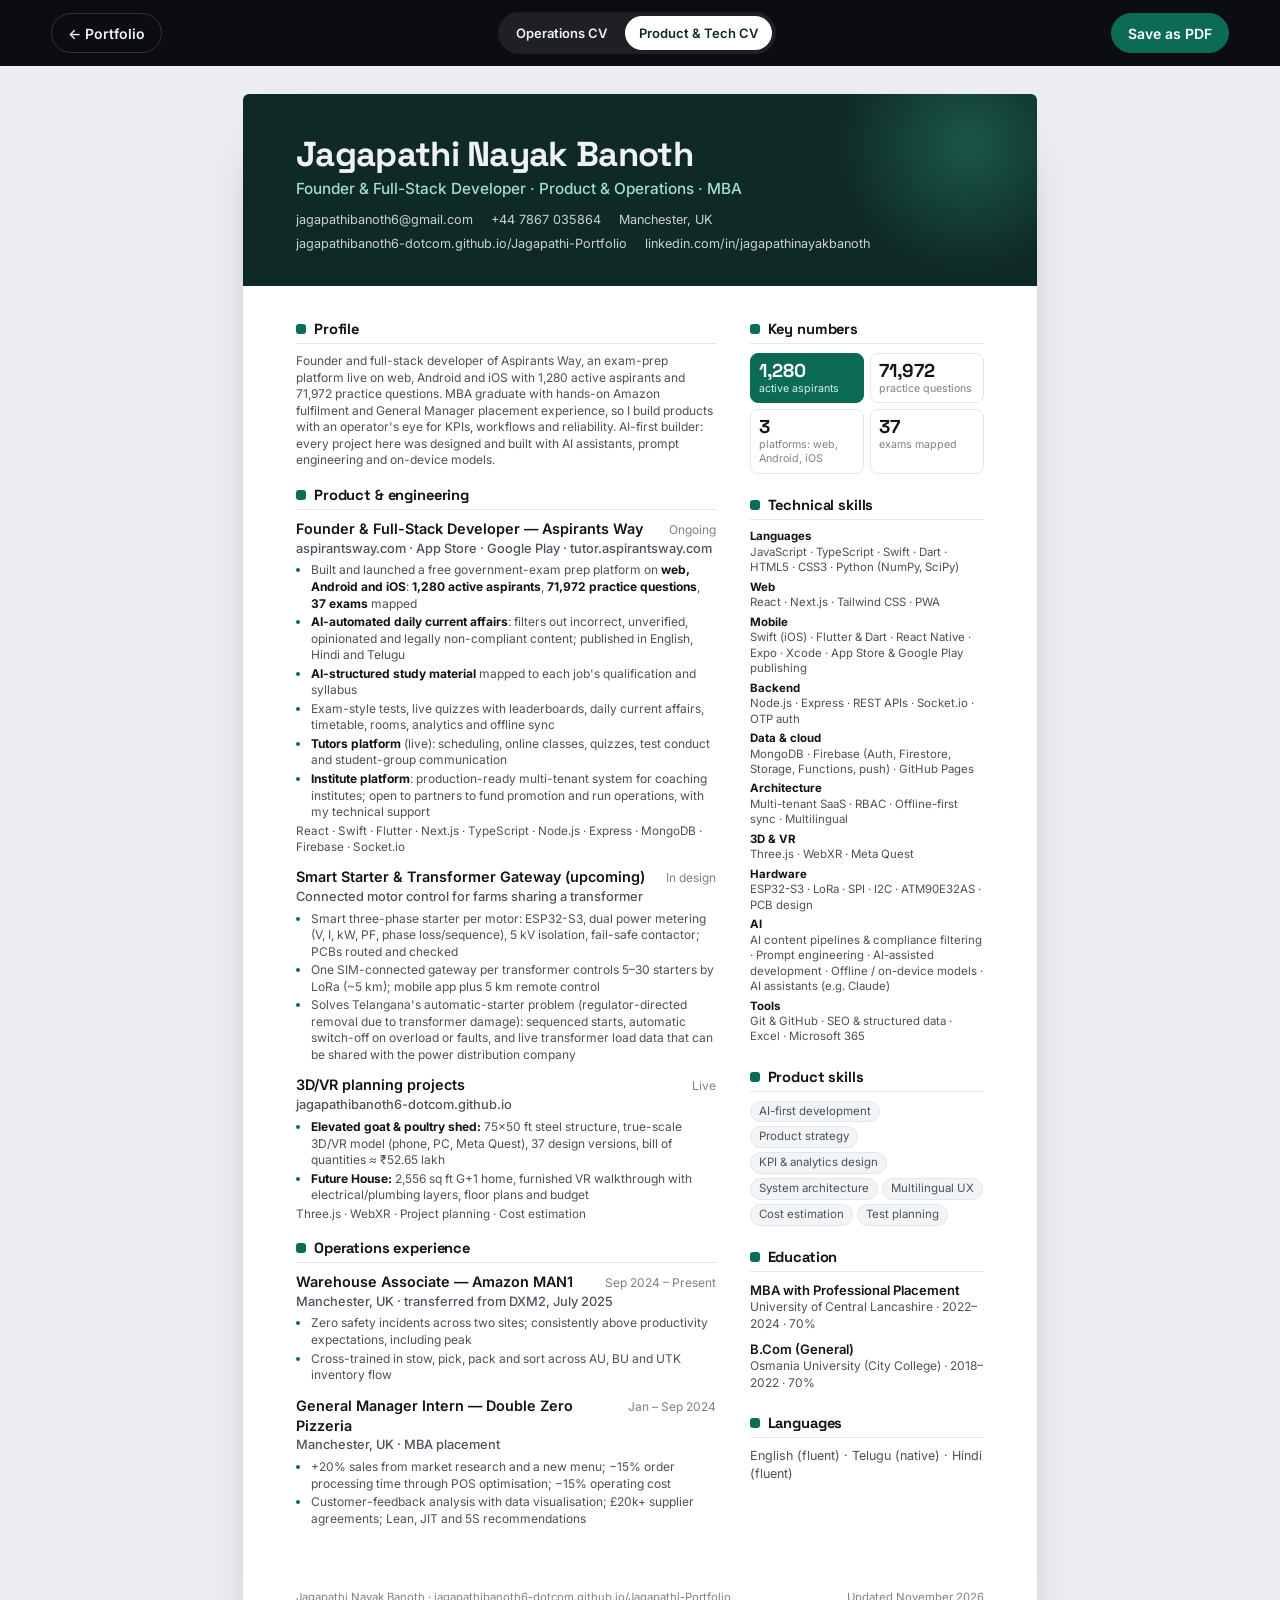
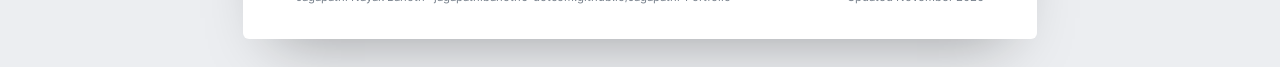
==== resume-tech.html @ 4db38c81 "Smart Starter: add the problem it solves, auto switch-off and DISCOM load data Co-Authored-By: Claud" ====
<!DOCTYPE html>
<html lang="en">
<head>
<meta charset="UTF-8">
<meta name="viewport" content="width=device-width, initial-scale=1.0">
<title>Jagapathi Nayak Banoth — Product &amp; Tech CV</title>
<meta name="description" content="Resume of Jagapathi Nayak Banoth — MBA, operations and people leadership, Amazon fulfilment, Manchester.">
<meta name="author" content="Jagapathi Nayak Banoth">
<link rel="icon" type="image/png" href="favicon.png" sizes="48x48">
<link rel="apple-touch-icon" href="apple-touch-icon.png">
<link rel="preconnect" href="https://fonts.googleapis.com">
<link rel="preconnect" href="https://fonts.gstatic.com" crossorigin>
<link href="https://fonts.googleapis.com/css2?family=Space+Grotesk:wght@600;700&family=Inter:wght@400;500;600&display=swap" rel="stylesheet">
<style>
:root{--ink:#111418;--soft:#4a525c;--dim:#7a838e;--line:#e3e6ea;--acc:#0b6b55;--teal:#0b6b55;--bg:#eceef1}
*{box-sizing:border-box;margin:0;padding:0}
body{background:var(--bg);color:var(--ink);font:9pt/1.38 'Inter',system-ui,sans-serif;-webkit-font-smoothing:antialiased}
a{color:inherit;text-decoration:none}
.bar{position:sticky;top:0;z-index:5;display:flex;justify-content:space-between;align-items:center;gap:12px;padding:12px max(4vw,16px);background:#0b0d10;color:#eef1f5}
.bar a,.bar button{display:inline-flex;align-items:center;gap:8px;min-height:40px;padding:0 16px;border-radius:999px;font:600 14px 'Inter',sans-serif;border:1px solid rgba(255,255,255,.16);background:transparent;color:inherit;cursor:pointer}
.bar button{background:var(--acc);color:#fff;border-color:var(--acc)}
.page{width:210mm;max-width:100%;margin:28px auto;background:#fff;box-shadow:0 30px 60px -30px rgba(0,0,0,.35);border-radius:6px;overflow:hidden}
header{background:#0f2a24;color:#eef1f5;padding:11mm 14mm 9mm;position:relative;overflow:hidden}
header::after{content:"";position:absolute;right:-60px;top:-80px;width:260px;height:260px;border-radius:50%;background:radial-gradient(circle,rgba(46,170,135,.35),transparent 70%)}
h1{font:700 26pt/1.05 'Space Grotesk',sans-serif;letter-spacing:-.02em}
.role{margin-top:6px;font-weight:500;color:#9fe0c9;font-size:11.5pt}
.contact{display:flex;flex-wrap:wrap;gap:6px 18px;margin-top:12px;font-size:9.5pt;color:#c9d0d8}
.contact a:hover{color:#9fe0c9}
.body{display:grid;grid-template-columns:1fr 62mm;gap:9mm;padding:9mm 14mm 12mm}
h2{font:700 11pt 'Space Grotesk',sans-serif;letter-spacing:-.01em;display:flex;align-items:center;gap:8px;margin:0 0 9px;padding-bottom:5px;border-bottom:1px solid var(--line)}
h2::before{content:"";width:10px;height:10px;border-radius:3px;background:var(--acc)}
section{margin-bottom:4.5mm;break-inside:avoid-page}
.summary{color:var(--soft)}
.job{margin-bottom:12px;break-inside:avoid}
.job-head{display:flex;justify-content:space-between;gap:10px;align-items:baseline}
h3{font-size:10.8pt;font-weight:600}
.date{font-size:9pt;color:var(--dim);white-space:nowrap}
.org{color:var(--teal);font-weight:500;font-size:9.6pt;margin:1px 0 5px}
.job p{color:var(--soft);margin-bottom:5px}
ul{padding-left:15px;color:var(--soft)}
li{margin-bottom:2px}
li::marker{color:var(--teal)}
li b{color:var(--ink)}
.proj{margin-bottom:9px;break-inside:avoid}
.proj h3{font-size:10pt}
.proj p{color:var(--soft)}
.stack{font-size:8.8pt;color:var(--dim)}
.side section{margin-bottom:6mm}
.kpis{display:grid;grid-template-columns:1fr 1fr;gap:6px}
.kpi{border:1px solid var(--line);border-radius:8px;padding:7px 8px}
.kpi b{display:block;font:700 14pt/1.1 'Space Grotesk',sans-serif}
.kpi span{font-size:8pt;color:var(--dim);line-height:1.3;display:block}
.kpi.hi{background:var(--acc);border-color:var(--acc);color:#fff}
.kpi.hi span{color:#d6efe7}
.tags{display:flex;flex-wrap:wrap;gap:4px}
.tags span{font-size:8.6pt;padding:2px 8px;border-radius:999px;background:#f2f4f6;border:1px solid var(--line);color:var(--soft)}
.edu{margin-bottom:8px}
.edu h3{font-size:9.8pt}
.edu p{font-size:9pt;color:var(--soft)}
.plain{list-style:none;padding:0}
.plain li{font-size:9.2pt;padding:3px 0;border-bottom:1px dashed var(--line)}
.plain li:last-child{border:0}
footer{padding:0 14mm 9mm;font-size:8.5pt;color:var(--dim);display:flex;justify-content:space-between;flex-wrap:wrap;gap:6px}
@media (max-width:760px){
  .page{margin:0;border-radius:0}
  header{padding:28px 20px}
  .body{grid-template-columns:1fr;padding:24px 20px}
  footer{padding:0 20px 24px}
}
@page{size:A4;margin:0}
@media print{
  body{background:#fff;-webkit-print-color-adjust:exact;print-color-adjust:exact}
  .bar{display:none}
  .page{margin:0;box-shadow:none;border-radius:0;width:auto}
}
.switch{display:inline-flex;gap:4px;background:rgba(255,255,255,.08);padding:4px;border-radius:999px}
.switch a{border:0!important;min-height:34px!important;padding:0 14px!important;font-size:13px!important}
.switch a.on{background:#fff;color:#0f2a24}
@media (max-width:600px){.bar{flex-wrap:wrap}.switch{order:3;width:100%;justify-content:center}}
@media print{.switch{display:none}}
.tk{font-size:8.6pt;color:var(--soft);margin-bottom:4px;line-height:1.35}
.tk b{display:block;color:var(--ink);font-size:8.6pt}
</style>
</head>
<body>
<div class="bar">
  <a href="index.html">← Portfolio</a>
  <nav class="switch" aria-label="Choose CV"><a href="resume.html">Operations CV</a><a class="on" href="resume-tech.html">Product &amp; Tech CV</a></nav>
  <button type="button" id="printBtn">Save as PDF</button>
</div>

<main class="page">
  <header>
    <h1>Jagapathi Nayak Banoth</h1>
    <p class="role">Founder &amp; Full-Stack Developer · Product &amp; Operations · MBA</p>
    <div class="contact">
      <a href="mailto:jagapathibanoth6@gmail.com">jagapathibanoth6@gmail.com</a>
      <a href="tel:+447867035864">+44 7867 035864</a>
      <span>Manchester, UK</span>
      <a href="https://jagapathibanoth6-dotcom.github.io/Jagapathi-Portfolio">jagapathibanoth6-dotcom.github.io/Jagapathi-Portfolio</a>
      <a href="https://www.linkedin.com/in/jagapathinayakbanoth">linkedin.com/in/jagapathinayakbanoth</a>
    </div>
  </header>

  <div class="body">
    <div class="main">
      <section>
        <h2>Profile</h2>
        <p class="summary">Founder and full-stack developer of Aspirants Way, an exam-prep platform live on web, Android and iOS with 1,280 active aspirants and 71,972 practice questions. MBA graduate with hands-on Amazon fulfilment and General Manager placement experience, so I build products with an operator's eye for KPIs, workflows and reliability. AI-first builder: every project here was designed and built with AI assistants, prompt engineering and on-device models.</p>
      </section>

      <section>
        <h2>Product &amp; engineering</h2>
        <div class="job">
          <div class="job-head"><h3>Founder &amp; Full-Stack Developer — Aspirants Way</h3><span class="date">Ongoing</span></div>
          <p class="org">aspirantsway.com · App Store · Google Play · tutor.aspirantsway.com</p>
          <ul>
            <li>Built and launched a free government-exam prep platform on <b>web, Android and iOS</b>: <b>1,280 active aspirants</b>, <b>71,972 practice questions</b>, <b>37 exams</b> mapped</li>
            <li><b>AI-automated daily current affairs</b>: filters out incorrect, unverified, opinionated and legally non-compliant content; published in English, Hindi and Telugu</li>
            <li><b>AI-structured study material</b> mapped to each job's qualification and syllabus</li>
            <li>Exam-style tests, live quizzes with leaderboards, daily current affairs, timetable, rooms, analytics and offline sync</li>
            <li><b>Tutors platform</b> (live): scheduling, online classes, quizzes, test conduct and student-group communication</li>
            <li><b>Institute platform</b>: production-ready multi-tenant system for coaching institutes; open to partners to fund promotion and run operations, with my technical support</li>
          </ul>
          <p class="stack">React · Swift · Flutter · Next.js · TypeScript · Node.js · Express · MongoDB · Firebase · Socket.io</p>
        </div>
        <div class="job">
          <div class="job-head"><h3>Smart Starter &amp; Transformer Gateway (upcoming)</h3><span class="date">In design</span></div>
          <p class="org">Connected motor control for farms sharing a transformer</p>
          <ul>
            <li>Smart three-phase starter per motor: ESP32-S3, dual power metering (V, I, kW, PF, phase loss/sequence), 5 kV isolation, fail-safe contactor; PCBs routed and checked</li>
            <li>One SIM-connected gateway per transformer controls 5–30 starters by LoRa (~5 km); mobile app plus 5 km remote control</li>
            <li>Solves Telangana's automatic-starter problem (regulator-directed removal due to transformer damage): sequenced starts, automatic switch-off on overload or faults, and live transformer load data that can be shared with the power distribution company</li>
          </ul>
        </div>
        <div class="job">
          <div class="job-head"><h3>3D/VR planning projects</h3><span class="date">Live</span></div>
          <p class="org">jagapathibanoth6-dotcom.github.io</p>
          <ul>
            <li><b>Elevated goat &amp; poultry shed:</b> 75×50 ft steel structure, true-scale 3D/VR model (phone, PC, Meta Quest), 37 design versions, bill of quantities ≈ ₹52.65 lakh</li>
            <li><b>Future House:</b> 2,556 sq ft G+1 home, furnished VR walkthrough with electrical/plumbing layers, floor plans and budget</li>
          </ul>
          <p class="stack">Three.js · WebXR · Project planning · Cost estimation</p>
        </div>
      </section>

      <section>
        <h2>Operations experience</h2>
        <div class="job">
          <div class="job-head"><h3>Warehouse Associate — Amazon MAN1</h3><span class="date">Sep 2024 – Present</span></div>
          <p class="org">Manchester, UK · transferred from DXM2, July 2025</p>
          <ul>
            <li>Zero safety incidents across two sites; consistently above productivity expectations, including peak</li>
            <li>Cross-trained in stow, pick, pack and sort across AU, BU and UTK inventory flow</li>
          </ul>
        </div>
        <div class="job">
          <div class="job-head"><h3>General Manager Intern — Double Zero Pizzeria</h3><span class="date">Jan – Sep 2024</span></div>
          <p class="org">Manchester, UK · MBA placement</p>
          <ul>
            <li>+20% sales from market research and a new menu; −15% order processing time through POS optimisation; −15% operating cost</li>
            <li>Customer-feedback analysis with data visualisation; £20k+ supplier agreements; Lean, JIT and 5S recommendations</li>
          </ul>
        </div>
      </section>
    </div>

    <aside class="side">
      <section>
        <h2>Key numbers</h2>
        <div class="kpis">
          <div class="kpi hi"><b>1,280</b><span>active aspirants</span></div>
          <div class="kpi"><b>71,972</b><span>practice questions</span></div>
          <div class="kpi"><b>3</b><span>platforms: web, Android, iOS</span></div>
          <div class="kpi"><b>37</b><span>exams mapped</span></div>
        </div>
      </section>
      <section>
        <h2>Technical skills</h2>
        <p class="tk"><b>Languages</b> JavaScript · TypeScript · Swift · Dart · HTML5 · CSS3 · Python (NumPy, SciPy)</p>
        <p class="tk"><b>Web</b> React · Next.js · Tailwind CSS · PWA</p>
        <p class="tk"><b>Mobile</b> Swift (iOS) · Flutter &amp; Dart · React Native · Expo · Xcode · App Store &amp; Google Play publishing</p>
        <p class="tk"><b>Backend</b> Node.js · Express · REST APIs · Socket.io · OTP auth</p>
        <p class="tk"><b>Data &amp; cloud</b> MongoDB · Firebase (Auth, Firestore, Storage, Functions, push) · GitHub Pages</p>
        <p class="tk"><b>Architecture</b> Multi-tenant SaaS · RBAC · Offline-first sync · Multilingual</p>
        <p class="tk"><b>3D &amp; VR</b> Three.js · WebXR · Meta Quest</p>
        <p class="tk"><b>Hardware</b> ESP32-S3 · LoRa · SPI · I2C · ATM90E32AS · PCB design</p>
        <p class="tk"><b>AI</b> AI content pipelines &amp; compliance filtering · Prompt engineering · AI-assisted development · Offline / on-device models · AI assistants (e.g. Claude)</p>
        <p class="tk"><b>Tools</b> Git &amp; GitHub · SEO &amp; structured data · Excel · Microsoft 365</p>
      </section>
      <section>
        <h2>Product skills</h2>
        <div class="tags"><span>AI-first development</span><span>Product strategy</span><span>KPI &amp; analytics design</span><span>System architecture</span><span>Multilingual UX</span><span>Cost estimation</span><span>Test planning</span></div>
      </section>
      <section>
        <h2>Education</h2>
        <div class="edu"><h3>MBA with Professional Placement</h3><p>University of Central Lancashire · 2022–2024 · 70%</p></div>
        <div class="edu"><h3>B.Com (General)</h3><p>Osmania University (City College) · 2018–2022 · 70%</p></div>
      </section>
      <section>
        <h2>Languages</h2>
        <p style="color:var(--soft);font-size:9.4pt">English (fluent) · Telugu (native) · Hindi (fluent)</p>
      </section>
    </aside>
  </div>
  <footer><span>Jagapathi Nayak Banoth · jagapathibanoth6-dotcom.github.io/Jagapathi-Portfolio</span><span>Updated November 2026</span></footer>
</main>
<script>
{ const b = document.getElementById('printBtn'); b.addEventListener('click', () => { try { window.print(); } catch (e) {} }); }
</script>
</body>
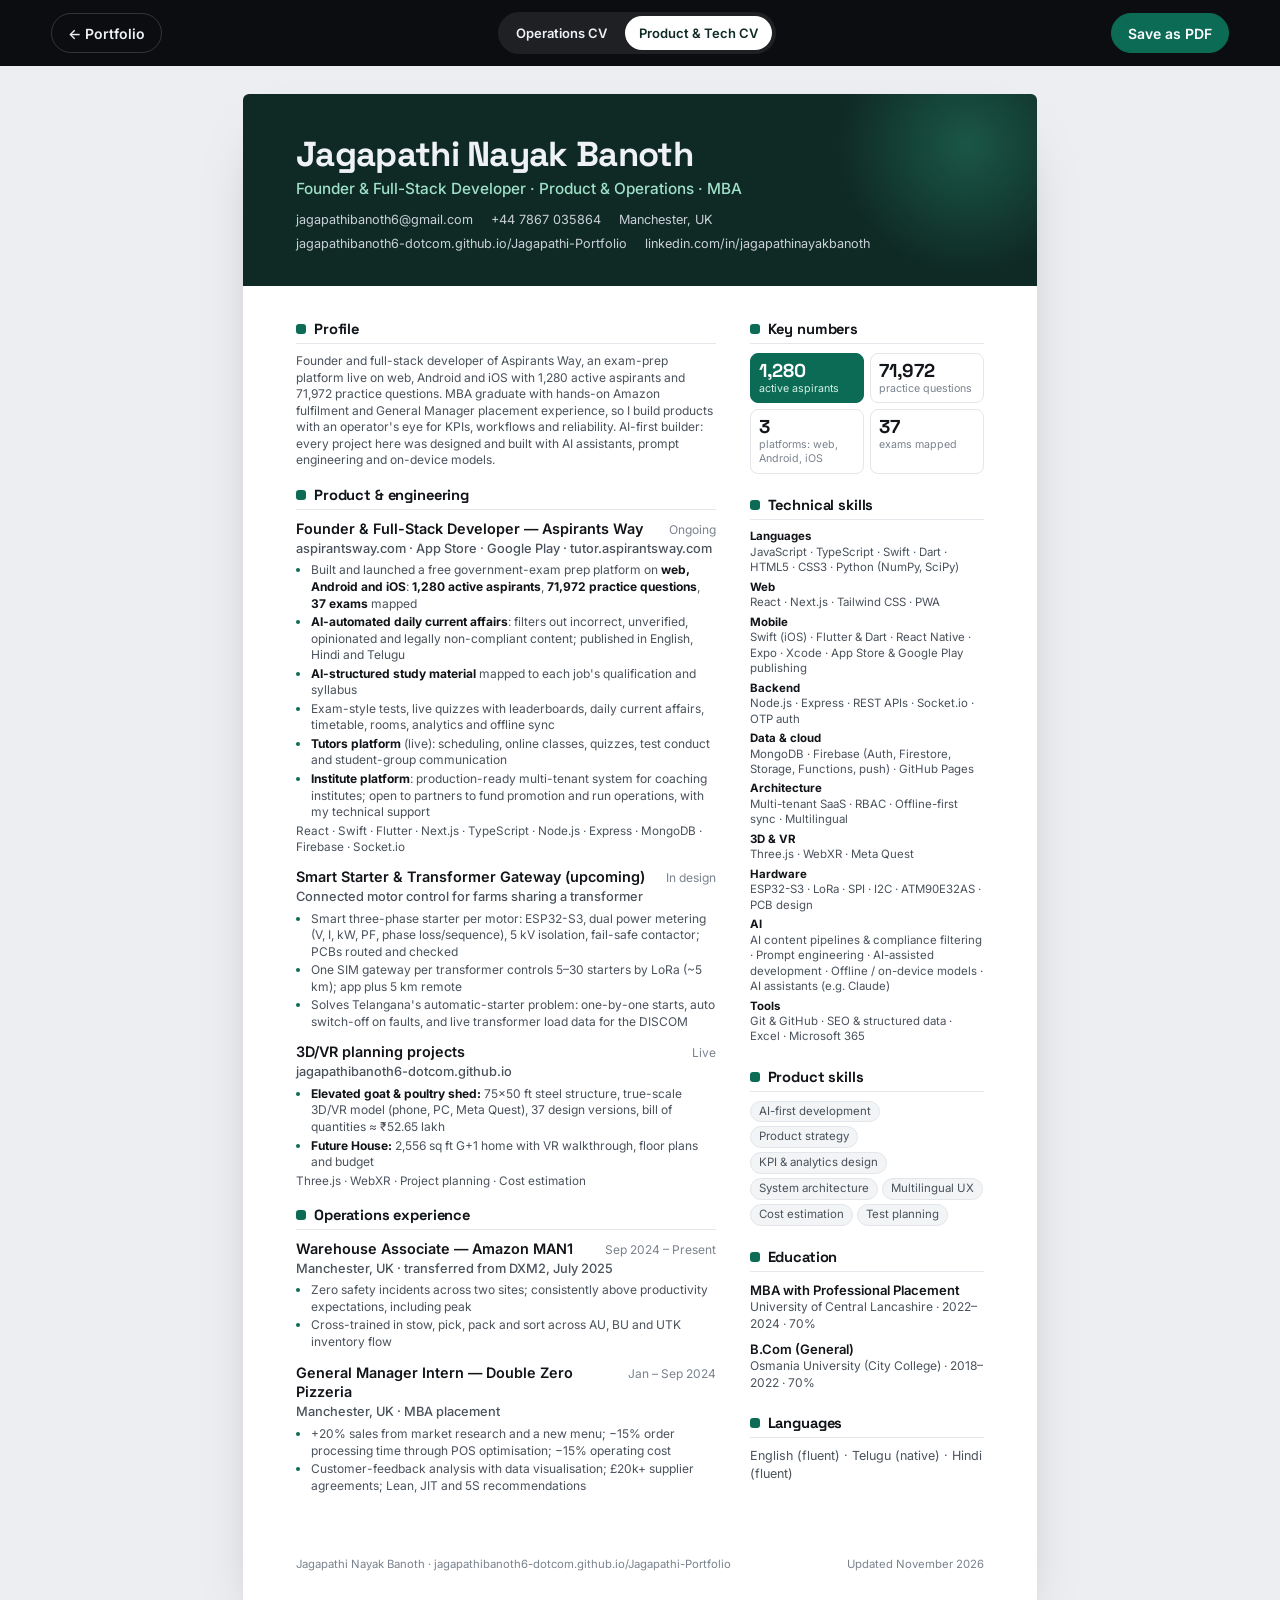
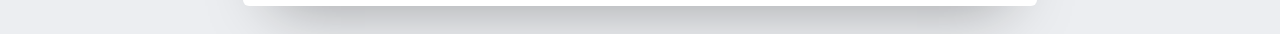
==== commit 65d6b4ac: "Tighten Product & Tech CV to two pages Co-Authored-By: Claude Opus 5.5 <noreply@anthropic.com> Claud" ====
--- a/resume-tech.html
+++ b/resume-tech.html
@@ -129,8 +129,8 @@
           <p class="org">Connected motor control for farms sharing a transformer</p>
           <ul>
             <li>Smart three-phase starter per motor: ESP32-S3, dual power metering (V, I, kW, PF, phase loss/sequence), 5 kV isolation, fail-safe contactor; PCBs routed and checked</li>
-            <li>One SIM-connected gateway per transformer controls 5–30 starters by LoRa (~5 km); mobile app plus 5 km remote control</li>
-            <li>Solves Telangana's automatic-starter problem (regulator-directed removal due to transformer damage): sequenced starts, automatic switch-off on overload or faults, and live transformer load data that can be shared with the power distribution company</li>
+            <li>One SIM gateway per transformer controls 5–30 starters by LoRa (~5 km); app plus 5 km remote</li>
+            <li>Solves Telangana's automatic-starter problem: one-by-one starts, auto switch-off on faults, and live transformer load data for the DISCOM</li>
           </ul>
         </div>
         <div class="job">
@@ -138,7 +138,7 @@
           <p class="org">jagapathibanoth6-dotcom.github.io</p>
           <ul>
             <li><b>Elevated goat &amp; poultry shed:</b> 75×50 ft steel structure, true-scale 3D/VR model (phone, PC, Meta Quest), 37 design versions, bill of quantities ≈ ₹52.65 lakh</li>
-            <li><b>Future House:</b> 2,556 sq ft G+1 home, furnished VR walkthrough with electrical/plumbing layers, floor plans and budget</li>
+            <li><b>Future House:</b> 2,556 sq ft G+1 home with VR walkthrough, floor plans and budget</li>
           </ul>
           <p class="stack">Three.js · WebXR · Project planning · Cost estimation</p>
         </div>
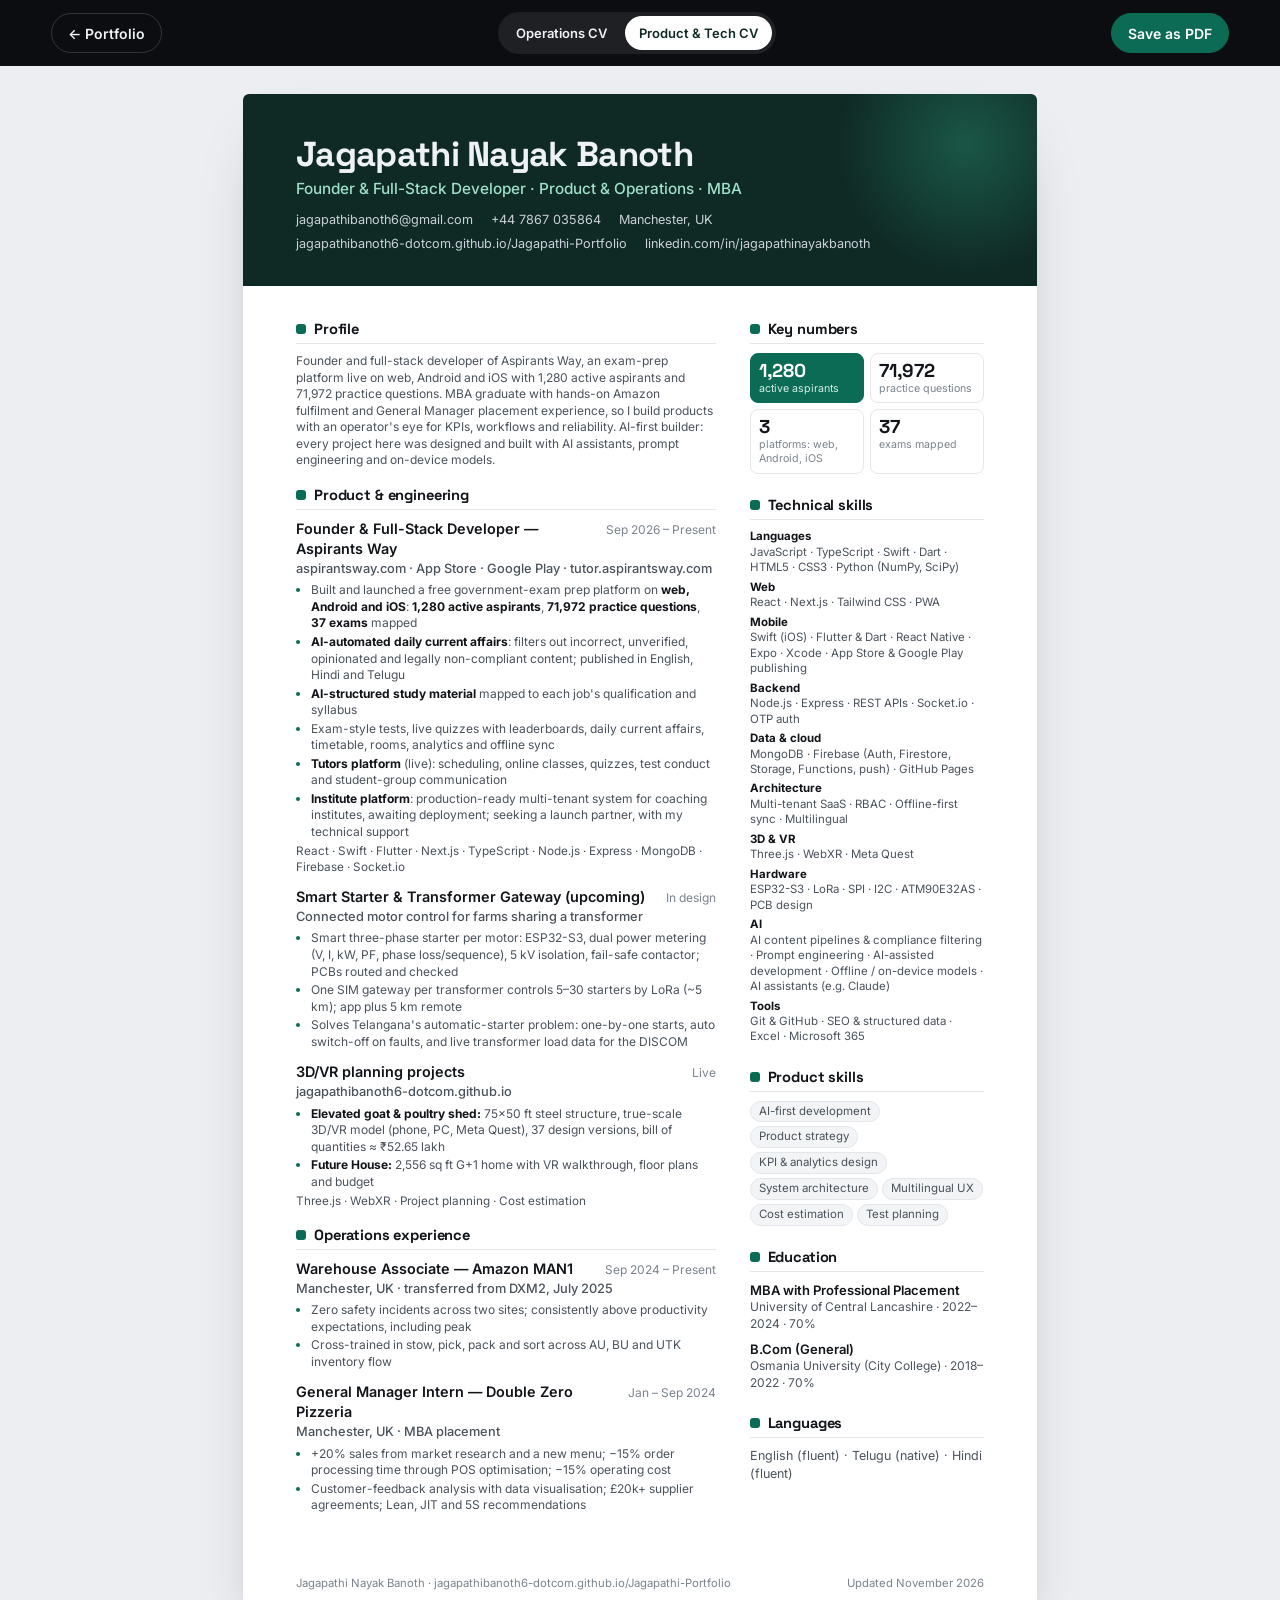
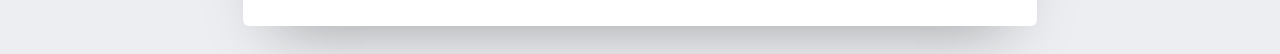
==== commit 8c73f37a: "Aspirants Way start date; Institute platform marked as not yet deployed Co-Authored-By: Claude Opus " ====
--- a/resume-tech.html
+++ b/resume-tech.html
@@ -112,7 +112,7 @@
       <section>
         <h2>Product &amp; engineering</h2>
         <div class="job">
-          <div class="job-head"><h3>Founder &amp; Full-Stack Developer — Aspirants Way</h3><span class="date">Ongoing</span></div>
+          <div class="job-head"><h3>Founder &amp; Full-Stack Developer — Aspirants Way</h3><span class="date">Sep 2026 – Present</span></div>
           <p class="org">aspirantsway.com · App Store · Google Play · tutor.aspirantsway.com</p>
           <ul>
             <li>Built and launched a free government-exam prep platform on <b>web, Android and iOS</b>: <b>1,280 active aspirants</b>, <b>71,972 practice questions</b>, <b>37 exams</b> mapped</li>
@@ -120,7 +120,7 @@
             <li><b>AI-structured study material</b> mapped to each job's qualification and syllabus</li>
             <li>Exam-style tests, live quizzes with leaderboards, daily current affairs, timetable, rooms, analytics and offline sync</li>
             <li><b>Tutors platform</b> (live): scheduling, online classes, quizzes, test conduct and student-group communication</li>
-            <li><b>Institute platform</b>: production-ready multi-tenant system for coaching institutes; open to partners to fund promotion and run operations, with my technical support</li>
+            <li><b>Institute platform</b>: production-ready multi-tenant system for coaching institutes, awaiting deployment; seeking a launch partner, with my technical support</li>
           </ul>
           <p class="stack">React · Swift · Flutter · Next.js · TypeScript · Node.js · Express · MongoDB · Firebase · Socket.io</p>
         </div>
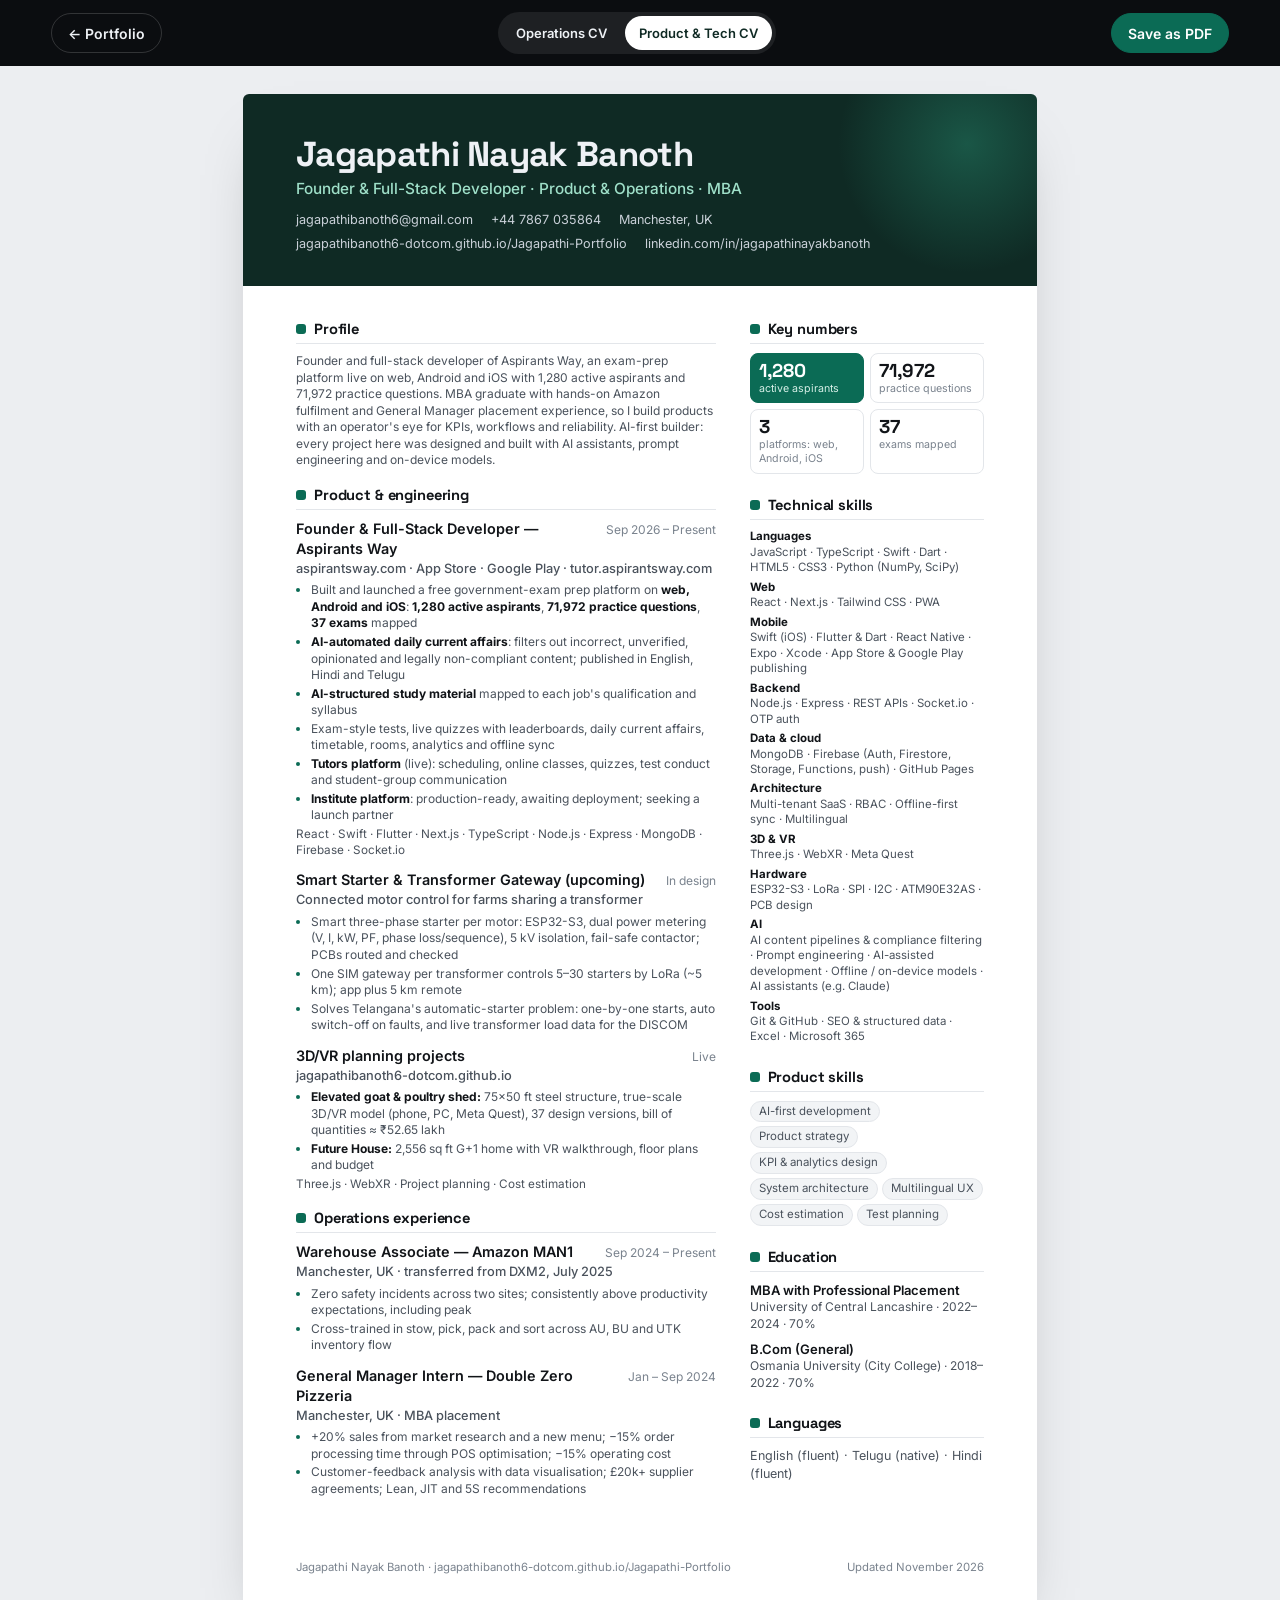
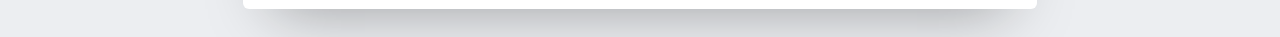
==== commit 9a579e92: "Keep Product & Tech CV on two pages Co-Authored-By: Claude Opus 5.5 <noreply@anthropic.com> Claude-S" ====
--- a/resume-tech.html
+++ b/resume-tech.html
@@ -120,7 +120,7 @@
             <li><b>AI-structured study material</b> mapped to each job's qualification and syllabus</li>
             <li>Exam-style tests, live quizzes with leaderboards, daily current affairs, timetable, rooms, analytics and offline sync</li>
             <li><b>Tutors platform</b> (live): scheduling, online classes, quizzes, test conduct and student-group communication</li>
-            <li><b>Institute platform</b>: production-ready multi-tenant system for coaching institutes, awaiting deployment; seeking a launch partner, with my technical support</li>
+            <li><b>Institute platform</b>: production-ready, awaiting deployment; seeking a launch partner</li>
           </ul>
           <p class="stack">React · Swift · Flutter · Next.js · TypeScript · Node.js · Express · MongoDB · Firebase · Socket.io</p>
         </div>
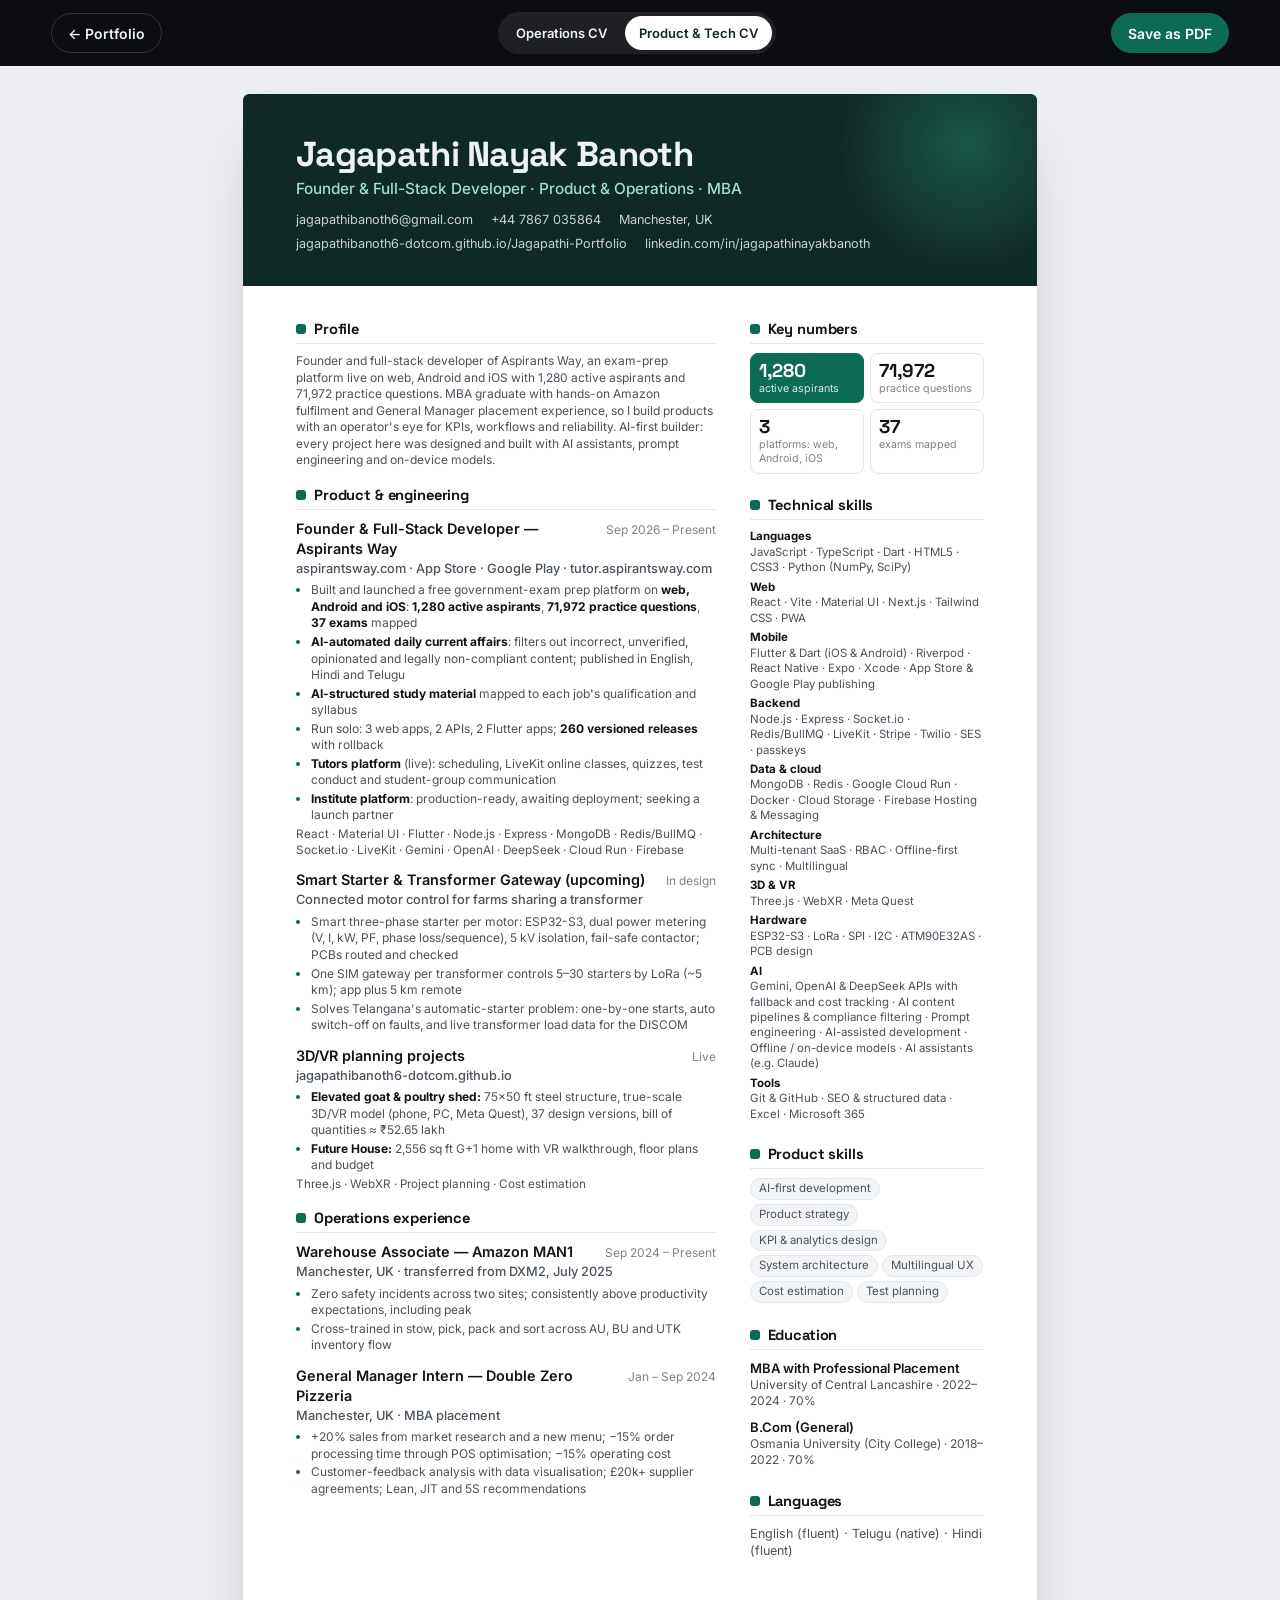
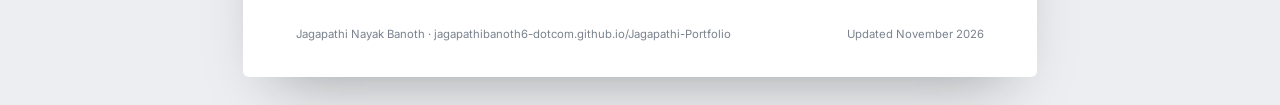
==== commit 8ccc3093: "Real Aspirants Way tech stack: Flutter apps, Cloud Run, Redis, LiveKit, multi-provider AI Co-Authore" ====
--- a/resume-tech.html
+++ b/resume-tech.html
@@ -118,11 +118,11 @@
             <li>Built and launched a free government-exam prep platform on <b>web, Android and iOS</b>: <b>1,280 active aspirants</b>, <b>71,972 practice questions</b>, <b>37 exams</b> mapped</li>
             <li><b>AI-automated daily current affairs</b>: filters out incorrect, unverified, opinionated and legally non-compliant content; published in English, Hindi and Telugu</li>
             <li><b>AI-structured study material</b> mapped to each job's qualification and syllabus</li>
-            <li>Exam-style tests, live quizzes with leaderboards, daily current affairs, timetable, rooms, analytics and offline sync</li>
-            <li><b>Tutors platform</b> (live): scheduling, online classes, quizzes, test conduct and student-group communication</li>
+            <li>Run solo: 3 web apps, 2 APIs, 2 Flutter apps; <b>260 versioned releases</b> with rollback</li>
+            <li><b>Tutors platform</b> (live): scheduling, LiveKit online classes, quizzes, test conduct and student-group communication</li>
             <li><b>Institute platform</b>: production-ready, awaiting deployment; seeking a launch partner</li>
           </ul>
-          <p class="stack">React · Swift · Flutter · Next.js · TypeScript · Node.js · Express · MongoDB · Firebase · Socket.io</p>
+          <p class="stack">React · Material UI · Flutter · Node.js · Express · MongoDB · Redis/BullMQ · Socket.io · LiveKit · Gemini · OpenAI · DeepSeek · Cloud Run · Firebase</p>
         </div>
         <div class="job">
           <div class="job-head"><h3>Smart Starter &amp; Transformer Gateway (upcoming)</h3><span class="date">In design</span></div>
@@ -177,15 +177,15 @@
       </section>
       <section>
         <h2>Technical skills</h2>
-        <p class="tk"><b>Languages</b> JavaScript · TypeScript · Swift · Dart · HTML5 · CSS3 · Python (NumPy, SciPy)</p>
-        <p class="tk"><b>Web</b> React · Next.js · Tailwind CSS · PWA</p>
-        <p class="tk"><b>Mobile</b> Swift (iOS) · Flutter &amp; Dart · React Native · Expo · Xcode · App Store &amp; Google Play publishing</p>
-        <p class="tk"><b>Backend</b> Node.js · Express · REST APIs · Socket.io · OTP auth</p>
-        <p class="tk"><b>Data &amp; cloud</b> MongoDB · Firebase (Auth, Firestore, Storage, Functions, push) · GitHub Pages</p>
+        <p class="tk"><b>Languages</b> JavaScript · TypeScript · Dart · HTML5 · CSS3 · Python (NumPy, SciPy)</p>
+        <p class="tk"><b>Web</b> React · Vite · Material UI · Next.js · Tailwind CSS · PWA</p>
+        <p class="tk"><b>Mobile</b> Flutter &amp; Dart (iOS &amp; Android) · Riverpod · React Native · Expo · Xcode · App Store &amp; Google Play publishing</p>
+        <p class="tk"><b>Backend</b> Node.js · Express · Socket.io · Redis/BullMQ · LiveKit · Stripe · Twilio · SES · passkeys</p>
+        <p class="tk"><b>Data &amp; cloud</b> MongoDB · Redis · Google Cloud Run · Docker · Cloud Storage · Firebase Hosting &amp; Messaging</p>
         <p class="tk"><b>Architecture</b> Multi-tenant SaaS · RBAC · Offline-first sync · Multilingual</p>
         <p class="tk"><b>3D &amp; VR</b> Three.js · WebXR · Meta Quest</p>
         <p class="tk"><b>Hardware</b> ESP32-S3 · LoRa · SPI · I2C · ATM90E32AS · PCB design</p>
-        <p class="tk"><b>AI</b> AI content pipelines &amp; compliance filtering · Prompt engineering · AI-assisted development · Offline / on-device models · AI assistants (e.g. Claude)</p>
+        <p class="tk"><b>AI</b> Gemini, OpenAI &amp; DeepSeek APIs with fallback and cost tracking · AI content pipelines &amp; compliance filtering · Prompt engineering · AI-assisted development · Offline / on-device models · AI assistants (e.g. Claude)</p>
         <p class="tk"><b>Tools</b> Git &amp; GitHub · SEO &amp; structured data · Excel · Microsoft 365</p>
       </section>
       <section>
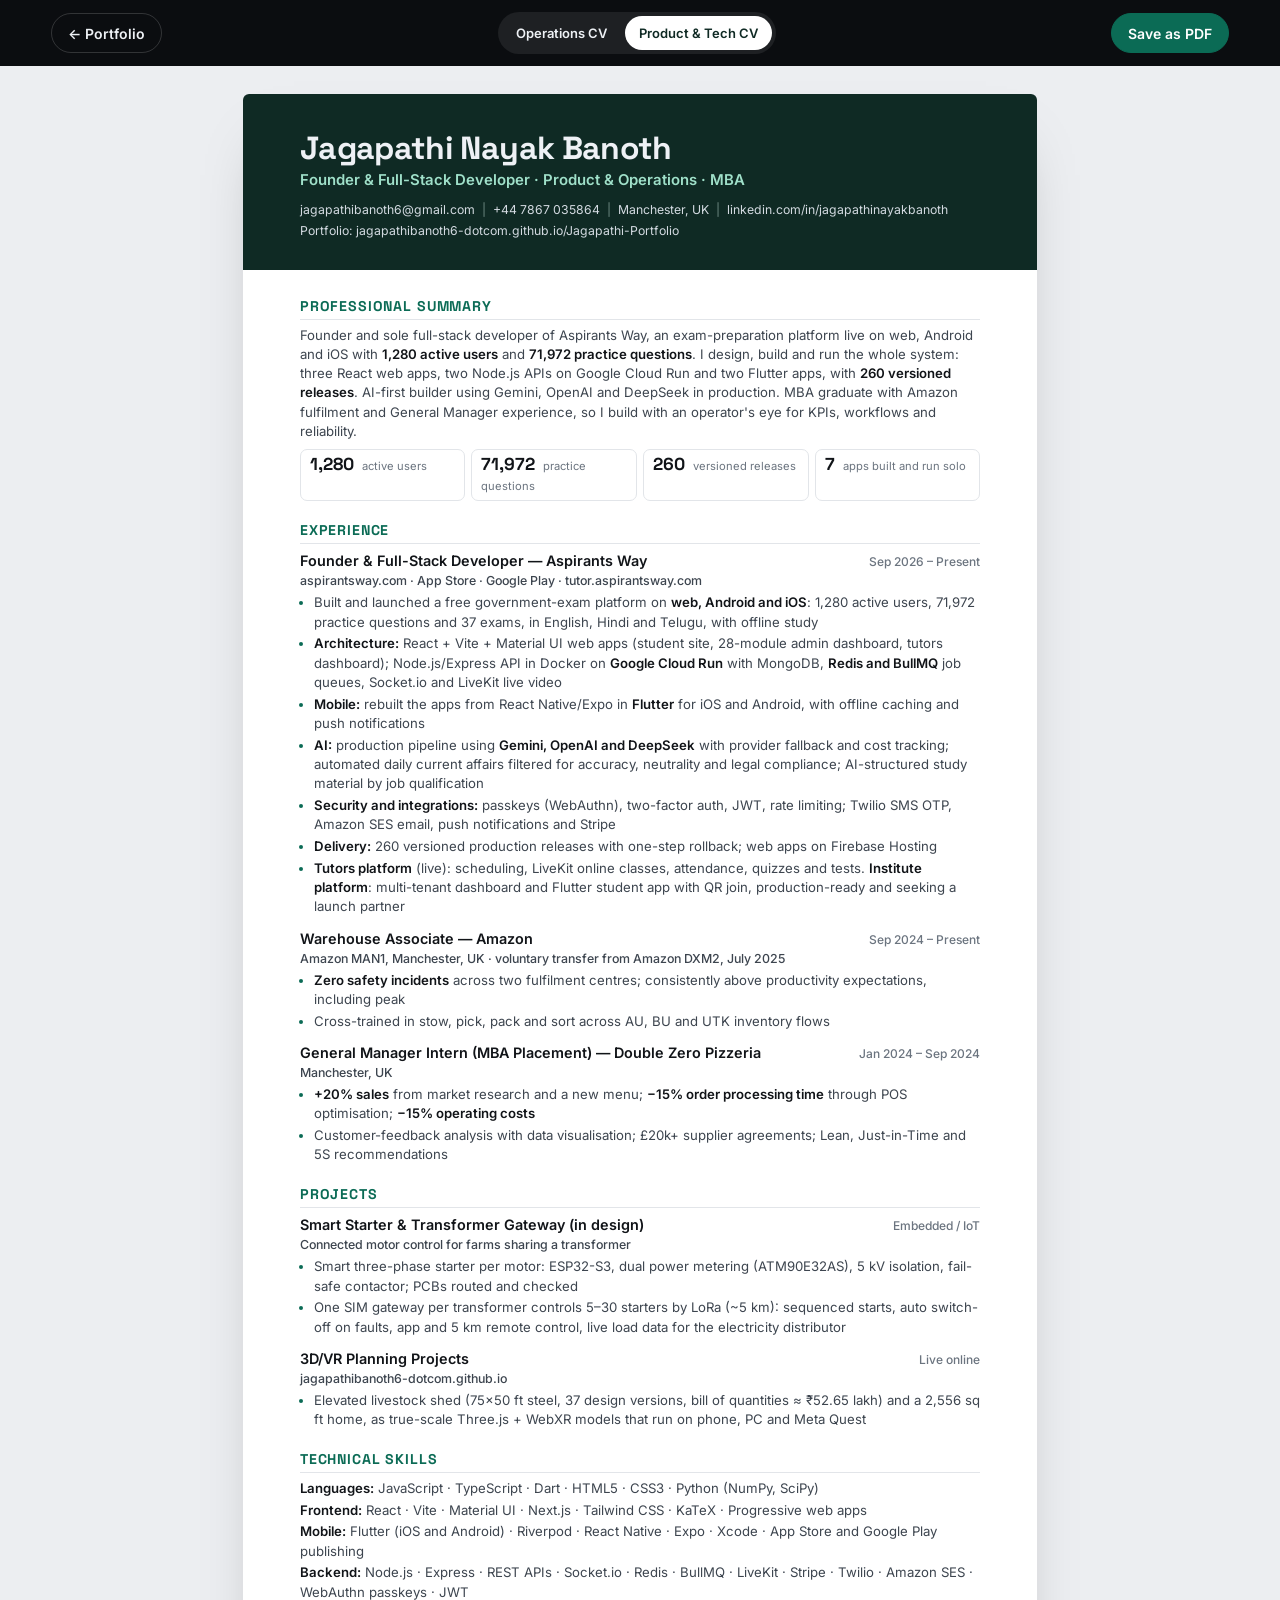
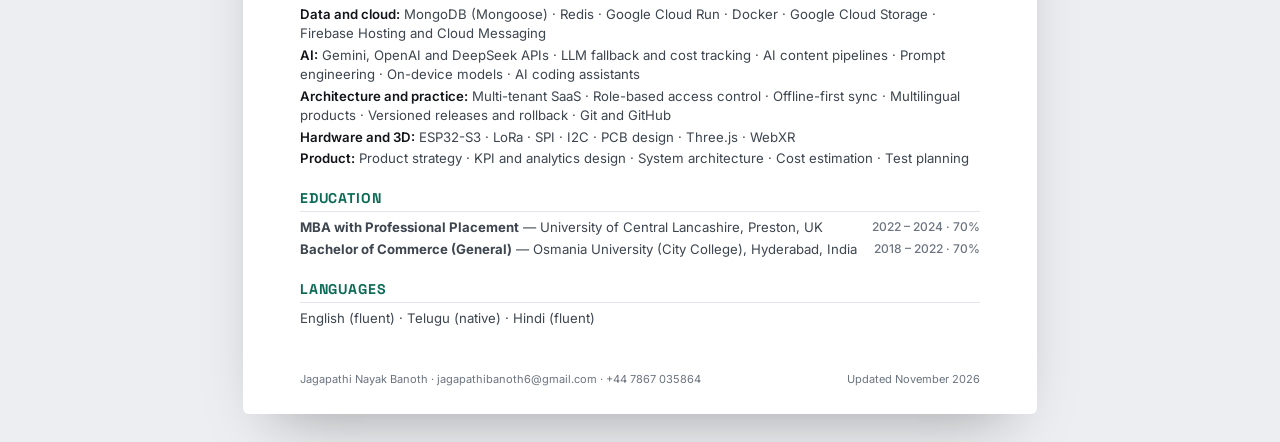
==== commit 99291c94: "CVs rewritten: single-column ATS-safe layout, sharper content, real tech stack Co-Authored-By: Claud" ====
--- a/resume-tech.html
+++ b/resume-tech.html
@@ -3,8 +3,8 @@
 <head>
 <meta charset="UTF-8">
 <meta name="viewport" content="width=device-width, initial-scale=1.0">
-<title>Jagapathi Nayak Banoth — Product &amp; Tech CV</title>
-<meta name="description" content="Resume of Jagapathi Nayak Banoth — MBA, operations and people leadership, Amazon fulfilment, Manchester.">
+<title>Jagapathi Nayak Banoth — Product & Tech CV</title>
+<meta name="description" content="CV of Jagapathi Nayak Banoth — founder and full-stack developer of Aspirants Way; React, Flutter, Node.js, Google Cloud, AI; MBA; Manchester, UK.">
 <meta name="author" content="Jagapathi Nayak Banoth">
 <link rel="icon" type="image/png" href="favicon.png" sizes="48x48">
 <link rel="apple-touch-icon" href="apple-touch-icon.png">
@@ -12,74 +12,64 @@
 <link rel="preconnect" href="https://fonts.gstatic.com" crossorigin>
 <link href="https://fonts.googleapis.com/css2?family=Space+Grotesk:wght@600;700&family=Inter:wght@400;500;600&display=swap" rel="stylesheet">
 <style>
-:root{--ink:#111418;--soft:#4a525c;--dim:#7a838e;--line:#e3e6ea;--acc:#0b6b55;--teal:#0b6b55;--bg:#eceef1}
+:root{--ink:#111418;--soft:#3d454f;--dim:#6b747f;--line:#e2e5e9;--acc:#0b6b55;--bg:#eceef1}
 *{box-sizing:border-box;margin:0;padding:0}
-body{background:var(--bg);color:var(--ink);font:9pt/1.38 'Inter',system-ui,sans-serif;-webkit-font-smoothing:antialiased}
+body{background:var(--bg);color:var(--ink);font:9.9pt/1.46 'Inter',Arial,sans-serif;-webkit-font-smoothing:antialiased}
 a{color:inherit;text-decoration:none}
 .bar{position:sticky;top:0;z-index:5;display:flex;justify-content:space-between;align-items:center;gap:12px;padding:12px max(4vw,16px);background:#0b0d10;color:#eef1f5}
 .bar a,.bar button{display:inline-flex;align-items:center;gap:8px;min-height:40px;padding:0 16px;border-radius:999px;font:600 14px 'Inter',sans-serif;border:1px solid rgba(255,255,255,.16);background:transparent;color:inherit;cursor:pointer}
 .bar button{background:var(--acc);color:#fff;border-color:var(--acc)}
+.switch{display:inline-flex;gap:4px;background:rgba(255,255,255,.08);padding:4px;border-radius:999px}
+.switch a{border:0!important;min-height:34px!important;padding:0 14px!important;font-size:13px!important}
+.switch a.on{background:#fff;color:#0f2a24}
 .page{width:210mm;max-width:100%;margin:28px auto;background:#fff;box-shadow:0 30px 60px -30px rgba(0,0,0,.35);border-radius:6px;overflow:hidden}
-header{background:#0f2a24;color:#eef1f5;padding:11mm 14mm 9mm;position:relative;overflow:hidden}
-header::after{content:"";position:absolute;right:-60px;top:-80px;width:260px;height:260px;border-radius:50%;background:radial-gradient(circle,rgba(46,170,135,.35),transparent 70%)}
-h1{font:700 26pt/1.05 'Space Grotesk',sans-serif;letter-spacing:-.02em}
-.role{margin-top:6px;font-weight:500;color:#9fe0c9;font-size:11.5pt}
-.contact{display:flex;flex-wrap:wrap;gap:6px 18px;margin-top:12px;font-size:9.5pt;color:#c9d0d8}
-.contact a:hover{color:#9fe0c9}
-.body{display:grid;grid-template-columns:1fr 62mm;gap:9mm;padding:9mm 14mm 12mm}
-h2{font:700 11pt 'Space Grotesk',sans-serif;letter-spacing:-.01em;display:flex;align-items:center;gap:8px;margin:0 0 9px;padding-bottom:5px;border-bottom:1px solid var(--line)}
-h2::before{content:"";width:10px;height:10px;border-radius:3px;background:var(--acc)}
-section{margin-bottom:4.5mm;break-inside:avoid-page}
+header{background:#0f2a24;color:#eef1f5;padding:10mm 15mm 8mm}
+h1{font:700 24pt/1.05 'Space Grotesk',Arial,sans-serif;letter-spacing:-.02em}
+.role{margin-top:5px;font-weight:600;color:#9fe0c9;font-size:11.2pt}
+.contact{margin-top:9px;font-size:9.2pt;color:#d3dae1}
+.contact a,.contact span{white-space:nowrap}
+.contact .pf{display:block;margin-top:3px}
+.contact i{font-style:normal;color:#6f8a82;margin:0 7px}
+.body{padding:7mm 15mm 6mm}
+h2{font:700 10.6pt 'Space Grotesk',Arial,sans-serif;text-transform:uppercase;letter-spacing:.06em;color:var(--acc);margin:0 0 6px;padding-bottom:4px;border-bottom:1.2px solid var(--line)}
+section{margin-bottom:5.4mm}
 .summary{color:var(--soft)}
-.job{margin-bottom:12px;break-inside:avoid}
+.kpis{display:grid;grid-template-columns:repeat(4,1fr);gap:6px;margin-top:8px}
+.kpi{border:1px solid var(--line);border-radius:7px;padding:5px 9px}
+.kpi b{font:700 13pt/1.15 'Space Grotesk',Arial,sans-serif;color:var(--ink);margin-right:4px}
+.kpi span{font-size:8.4pt;color:var(--dim)}
+.job{margin-bottom:11px;break-inside:avoid}
 .job-head{display:flex;justify-content:space-between;gap:10px;align-items:baseline}
 h3{font-size:10.8pt;font-weight:600}
-.date{font-size:9pt;color:var(--dim);white-space:nowrap}
-.org{color:var(--teal);font-weight:500;font-size:9.6pt;margin:1px 0 5px}
-.job p{color:var(--soft);margin-bottom:5px}
-ul{padding-left:15px;color:var(--soft)}
-li{margin-bottom:2px}
-li::marker{color:var(--teal)}
-li b{color:var(--ink)}
-.proj{margin-bottom:9px;break-inside:avoid}
-.proj h3{font-size:10pt}
-.proj p{color:var(--soft)}
-.stack{font-size:8.8pt;color:var(--dim)}
-.side section{margin-bottom:6mm}
-.kpis{display:grid;grid-template-columns:1fr 1fr;gap:6px}
-.kpi{border:1px solid var(--line);border-radius:8px;padding:7px 8px}
-.kpi b{display:block;font:700 14pt/1.1 'Space Grotesk',sans-serif}
-.kpi span{font-size:8pt;color:var(--dim);line-height:1.3;display:block}
-.kpi.hi{background:var(--acc);border-color:var(--acc);color:#fff}
-.kpi.hi span{color:#d6efe7}
-.tags{display:flex;flex-wrap:wrap;gap:4px}
-.tags span{font-size:8.6pt;padding:2px 8px;border-radius:999px;background:#f2f4f6;border:1px solid var(--line);color:var(--soft)}
-.edu{margin-bottom:8px}
-.edu h3{font-size:9.8pt}
-.edu p{font-size:9pt;color:var(--soft)}
-.plain{list-style:none;padding:0}
-.plain li{font-size:9.2pt;padding:3px 0;border-bottom:1px dashed var(--line)}
-.plain li:last-child{border:0}
-footer{padding:0 14mm 9mm;font-size:8.5pt;color:var(--dim);display:flex;justify-content:space-between;flex-wrap:wrap;gap:6px}
+.date{font-size:9pt;color:var(--dim);white-space:nowrap;font-weight:500}
+.org{color:var(--acc);font-weight:500;font-size:9.3pt;margin:1px 0 3px}
+.job>p{color:var(--soft);margin-bottom:3px}
+ul{padding-left:14px;color:var(--soft)}
+li{margin-bottom:2.5px}
+li::marker{color:var(--acc)}
+li b,.summary b{color:var(--ink);font-weight:600}
+.stack{font-size:8.7pt;color:var(--dim);margin-top:2px}
+.skills p{color:var(--soft);margin-bottom:2.5px}
+.skills b{color:var(--ink);font-weight:600}
+.edu{display:flex;justify-content:space-between;gap:10px;margin-bottom:3px}
+.edu p{color:var(--soft)}
+.two{display:grid;grid-template-columns:1fr 1fr;gap:0 9mm}
+footer{padding:0 15mm 7mm;font-size:8.3pt;color:var(--dim);display:flex;justify-content:space-between;flex-wrap:wrap;gap:6px}
 @media (max-width:760px){
   .page{margin:0;border-radius:0}
-  header{padding:28px 20px}
-  .body{grid-template-columns:1fr;padding:24px 20px}
-  footer{padding:0 20px 24px}
+  header{padding:26px 20px}.body{padding:22px 20px}footer{padding:0 20px 22px}
+  .kpis{grid-template-columns:1fr 1fr}.two{grid-template-columns:1fr}
+  .contact a,.contact span{white-space:normal}
 }
+@media (max-width:600px){.bar{flex-wrap:wrap}.switch{order:3;width:100%;justify-content:center}}
 @page{size:A4;margin:0}
 @media print{
   body{background:#fff;-webkit-print-color-adjust:exact;print-color-adjust:exact}
-  .bar{display:none}
+  .bar,.switch{display:none}
   .page{margin:0;box-shadow:none;border-radius:0;width:auto}
+  .job,.edu,section>h2{break-inside:avoid}
+  h2{break-after:avoid}
 }
-.switch{display:inline-flex;gap:4px;background:rgba(255,255,255,.08);padding:4px;border-radius:999px}
-.switch a{border:0!important;min-height:34px!important;padding:0 14px!important;font-size:13px!important}
-.switch a.on{background:#fff;color:#0f2a24}
-@media (max-width:600px){.bar{flex-wrap:wrap}.switch{order:3;width:100%;justify-content:center}}
-@media print{.switch{display:none}}
-.tk{font-size:8.6pt;color:var(--soft);margin-bottom:4px;line-height:1.35}
-.tk b{display:block;color:var(--ink);font-size:8.6pt}
 </style>
 </head>
 <body>
@@ -93,119 +83,38 @@
   <header>
     <h1>Jagapathi Nayak Banoth</h1>
     <p class="role">Founder &amp; Full-Stack Developer · Product &amp; Operations · MBA</p>
-    <div class="contact">
-      <a href="mailto:jagapathibanoth6@gmail.com">jagapathibanoth6@gmail.com</a>
-      <a href="tel:+447867035864">+44 7867 035864</a>
-      <span>Manchester, UK</span>
-      <a href="https://jagapathibanoth6-dotcom.github.io/Jagapathi-Portfolio">jagapathibanoth6-dotcom.github.io/Jagapathi-Portfolio</a>
-      <a href="https://www.linkedin.com/in/jagapathinayakbanoth">linkedin.com/in/jagapathinayakbanoth</a>
-    </div>
+    <p class="contact"><a href="mailto:jagapathibanoth6@gmail.com">jagapathibanoth6@gmail.com</a><i>|</i><a href="tel:+447867035864">+44 7867 035864</a><i>|</i><span>Manchester, UK</span><i>|</i><a href="https://www.linkedin.com/in/jagapathinayakbanoth">linkedin.com/in/jagapathinayakbanoth</a><a class="pf" href="https://jagapathibanoth6-dotcom.github.io/Jagapathi-Portfolio/">Portfolio: jagapathibanoth6-dotcom.github.io/Jagapathi-Portfolio</a></p>
   </header>
-
   <div class="body">
-    <div class="main">
-      <section>
-        <h2>Profile</h2>
-        <p class="summary">Founder and full-stack developer of Aspirants Way, an exam-prep platform live on web, Android and iOS with 1,280 active aspirants and 71,972 practice questions. MBA graduate with hands-on Amazon fulfilment and General Manager placement experience, so I build products with an operator's eye for KPIs, workflows and reliability. AI-first builder: every project here was designed and built with AI assistants, prompt engineering and on-device models.</p>
-      </section>
-
-      <section>
-        <h2>Product &amp; engineering</h2>
-        <div class="job">
-          <div class="job-head"><h3>Founder &amp; Full-Stack Developer — Aspirants Way</h3><span class="date">Sep 2026 – Present</span></div>
-          <p class="org">aspirantsway.com · App Store · Google Play · tutor.aspirantsway.com</p>
-          <ul>
-            <li>Built and launched a free government-exam prep platform on <b>web, Android and iOS</b>: <b>1,280 active aspirants</b>, <b>71,972 practice questions</b>, <b>37 exams</b> mapped</li>
-            <li><b>AI-automated daily current affairs</b>: filters out incorrect, unverified, opinionated and legally non-compliant content; published in English, Hindi and Telugu</li>
-            <li><b>AI-structured study material</b> mapped to each job's qualification and syllabus</li>
-            <li>Run solo: 3 web apps, 2 APIs, 2 Flutter apps; <b>260 versioned releases</b> with rollback</li>
-            <li><b>Tutors platform</b> (live): scheduling, LiveKit online classes, quizzes, test conduct and student-group communication</li>
-            <li><b>Institute platform</b>: production-ready, awaiting deployment; seeking a launch partner</li>
-          </ul>
-          <p class="stack">React · Material UI · Flutter · Node.js · Express · MongoDB · Redis/BullMQ · Socket.io · LiveKit · Gemini · OpenAI · DeepSeek · Cloud Run · Firebase</p>
-        </div>
-        <div class="job">
-          <div class="job-head"><h3>Smart Starter &amp; Transformer Gateway (upcoming)</h3><span class="date">In design</span></div>
-          <p class="org">Connected motor control for farms sharing a transformer</p>
-          <ul>
-            <li>Smart three-phase starter per motor: ESP32-S3, dual power metering (V, I, kW, PF, phase loss/sequence), 5 kV isolation, fail-safe contactor; PCBs routed and checked</li>
-            <li>One SIM gateway per transformer controls 5–30 starters by LoRa (~5 km); app plus 5 km remote</li>
-            <li>Solves Telangana's automatic-starter problem: one-by-one starts, auto switch-off on faults, and live transformer load data for the DISCOM</li>
-          </ul>
-        </div>
-        <div class="job">
-          <div class="job-head"><h3>3D/VR planning projects</h3><span class="date">Live</span></div>
-          <p class="org">jagapathibanoth6-dotcom.github.io</p>
-          <ul>
-            <li><b>Elevated goat &amp; poultry shed:</b> 75×50 ft steel structure, true-scale 3D/VR model (phone, PC, Meta Quest), 37 design versions, bill of quantities ≈ ₹52.65 lakh</li>
-            <li><b>Future House:</b> 2,556 sq ft G+1 home with VR walkthrough, floor plans and budget</li>
-          </ul>
-          <p class="stack">Three.js · WebXR · Project planning · Cost estimation</p>
-        </div>
-      </section>
-
-      <section>
-        <h2>Operations experience</h2>
-        <div class="job">
-          <div class="job-head"><h3>Warehouse Associate — Amazon MAN1</h3><span class="date">Sep 2024 – Present</span></div>
-          <p class="org">Manchester, UK · transferred from DXM2, July 2025</p>
-          <ul>
-            <li>Zero safety incidents across two sites; consistently above productivity expectations, including peak</li>
-            <li>Cross-trained in stow, pick, pack and sort across AU, BU and UTK inventory flow</li>
-          </ul>
-        </div>
-        <div class="job">
-          <div class="job-head"><h3>General Manager Intern — Double Zero Pizzeria</h3><span class="date">Jan – Sep 2024</span></div>
-          <p class="org">Manchester, UK · MBA placement</p>
-          <ul>
-            <li>+20% sales from market research and a new menu; −15% order processing time through POS optimisation; −15% operating cost</li>
-            <li>Customer-feedback analysis with data visualisation; £20k+ supplier agreements; Lean, JIT and 5S recommendations</li>
-          </ul>
-        </div>
-      </section>
-    </div>
-
-    <aside class="side">
-      <section>
-        <h2>Key numbers</h2>
-        <div class="kpis">
-          <div class="kpi hi"><b>1,280</b><span>active aspirants</span></div>
-          <div class="kpi"><b>71,972</b><span>practice questions</span></div>
-          <div class="kpi"><b>3</b><span>platforms: web, Android, iOS</span></div>
-          <div class="kpi"><b>37</b><span>exams mapped</span></div>
-        </div>
-      </section>
-      <section>
-        <h2>Technical skills</h2>
-        <p class="tk"><b>Languages</b> JavaScript · TypeScript · Dart · HTML5 · CSS3 · Python (NumPy, SciPy)</p>
-        <p class="tk"><b>Web</b> React · Vite · Material UI · Next.js · Tailwind CSS · PWA</p>
-        <p class="tk"><b>Mobile</b> Flutter &amp; Dart (iOS &amp; Android) · Riverpod · React Native · Expo · Xcode · App Store &amp; Google Play publishing</p>
-        <p class="tk"><b>Backend</b> Node.js · Express · Socket.io · Redis/BullMQ · LiveKit · Stripe · Twilio · SES · passkeys</p>
-        <p class="tk"><b>Data &amp; cloud</b> MongoDB · Redis · Google Cloud Run · Docker · Cloud Storage · Firebase Hosting &amp; Messaging</p>
-        <p class="tk"><b>Architecture</b> Multi-tenant SaaS · RBAC · Offline-first sync · Multilingual</p>
-        <p class="tk"><b>3D &amp; VR</b> Three.js · WebXR · Meta Quest</p>
-        <p class="tk"><b>Hardware</b> ESP32-S3 · LoRa · SPI · I2C · ATM90E32AS · PCB design</p>
-        <p class="tk"><b>AI</b> Gemini, OpenAI &amp; DeepSeek APIs with fallback and cost tracking · AI content pipelines &amp; compliance filtering · Prompt engineering · AI-assisted development · Offline / on-device models · AI assistants (e.g. Claude)</p>
-        <p class="tk"><b>Tools</b> Git &amp; GitHub · SEO &amp; structured data · Excel · Microsoft 365</p>
-      </section>
-      <section>
-        <h2>Product skills</h2>
-        <div class="tags"><span>AI-first development</span><span>Product strategy</span><span>KPI &amp; analytics design</span><span>System architecture</span><span>Multilingual UX</span><span>Cost estimation</span><span>Test planning</span></div>
-      </section>
-      <section>
-        <h2>Education</h2>
-        <div class="edu"><h3>MBA with Professional Placement</h3><p>University of Central Lancashire · 2022–2024 · 70%</p></div>
-        <div class="edu"><h3>B.Com (General)</h3><p>Osmania University (City College) · 2018–2022 · 70%</p></div>
-      </section>
-      <section>
-        <h2>Languages</h2>
-        <p style="color:var(--soft);font-size:9.4pt">English (fluent) · Telugu (native) · Hindi (fluent)</p>
-      </section>
-    </aside>
+    <section>
+      <h2>Professional Summary</h2>
+      <p class="summary">Founder and sole full-stack developer of Aspirants Way, an exam-preparation platform live on web, Android and iOS with <b>1,280 active users</b> and <b>71,972 practice questions</b>. I design, build and run the whole system: three React web apps, two Node.js APIs on Google Cloud Run and two Flutter apps, with <b>260 versioned releases</b>. AI-first builder using Gemini, OpenAI and DeepSeek in production. MBA graduate with Amazon fulfilment and General Manager experience, so I build with an operator's eye for KPIs, workflows and reliability.</p><div class="kpis"><div class="kpi"><b>1,280</b> <span>active users</span></div><div class="kpi"><b>71,972</b> <span>practice questions</span></div><div class="kpi"><b>260</b> <span>versioned releases</span></div><div class="kpi"><b>7</b> <span>apps built and run solo</span></div></div>
+    </section>
+    <section>
+      <h2>Experience</h2>
+      <div class="job"><div class="job-head"><h3>Founder &amp; Full-Stack Developer — Aspirants Way</h3><span class="date">Sep 2026 – Present</span></div><p class="org">aspirantsway.com · App Store · Google Play · tutor.aspirantsway.com</p><ul><li>Built and launched a free government-exam platform on <b>web, Android and iOS</b>: 1,280 active users, 71,972 practice questions and 37 exams, in English, Hindi and Telugu, with offline study</li><li><b>Architecture:</b> React + Vite + Material UI web apps (student site, 28-module admin dashboard, tutors dashboard); Node.js/Express API in Docker on <b>Google Cloud Run</b> with MongoDB, <b>Redis and BullMQ</b> job queues, Socket.io and LiveKit live video</li><li><b>Mobile:</b> rebuilt the apps from React Native/Expo in <b>Flutter</b> for iOS and Android, with offline caching and push notifications</li><li><b>AI:</b> production pipeline using <b>Gemini, OpenAI and DeepSeek</b> with provider fallback and cost tracking; automated daily current affairs filtered for accuracy, neutrality and legal compliance; AI-structured study material by job qualification</li><li><b>Security and integrations:</b> passkeys (WebAuthn), two-factor auth, JWT, rate limiting; Twilio SMS OTP, Amazon SES email, push notifications and Stripe</li><li><b>Delivery:</b> 260 versioned production releases with one-step rollback; web apps on Firebase Hosting</li><li><b>Tutors platform</b> (live): scheduling, LiveKit online classes, attendance, quizzes and tests. <b>Institute platform</b>: multi-tenant dashboard and Flutter student app with QR join, production-ready and seeking a launch partner</li></ul></div><div class="job"><div class="job-head"><h3>Warehouse Associate — Amazon</h3><span class="date">Sep 2024 – Present</span></div><p class="org">Amazon MAN1, Manchester, UK · voluntary transfer from Amazon DXM2, July 2025</p><ul><li><b>Zero safety incidents</b> across two fulfilment centres; consistently above productivity expectations, including peak</li><li>Cross-trained in stow, pick, pack and sort across AU, BU and UTK inventory flows</li></ul></div><div class="job"><div class="job-head"><h3>General Manager Intern (MBA Placement) — Double Zero Pizzeria</h3><span class="date">Jan 2024 – Sep 2024</span></div><p class="org">Manchester, UK</p><ul><li><b>+20% sales</b> from market research and a new menu; <b>−15% order processing time</b> through POS optimisation; <b>−15% operating costs</b></li><li>Customer-feedback analysis with data visualisation; £20k+ supplier agreements; Lean, Just-in-Time and 5S recommendations</li></ul></div>
+    </section>
+    <section>
+      <h2>Projects</h2>
+      <div class="job"><div class="job-head"><h3>Smart Starter &amp; Transformer Gateway (in design)</h3><span class="date">Embedded / IoT</span></div><p class="org">Connected motor control for farms sharing a transformer</p><ul><li>Smart three-phase starter per motor: ESP32-S3, dual power metering (ATM90E32AS), 5 kV isolation, fail-safe contactor; PCBs routed and checked</li><li>One SIM gateway per transformer controls 5–30 starters by LoRa (~5 km): sequenced starts, auto switch-off on faults, app and 5 km remote control, live load data for the electricity distributor</li></ul></div><div class="job"><div class="job-head"><h3>3D/VR Planning Projects</h3><span class="date">Live online</span></div><p class="org">jagapathibanoth6-dotcom.github.io</p><ul><li>Elevated livestock shed (75×50 ft steel, 37 design versions, bill of quantities ≈ ₹52.65 lakh) and a 2,556 sq ft home, as true-scale Three.js + WebXR models that run on phone, PC and Meta Quest</li></ul></div>
+    </section>
+    <section>
+      <h2>Technical Skills</h2>
+      <div class="skills"><p><b>Languages:</b> JavaScript · TypeScript · Dart · HTML5 · CSS3 · Python (NumPy, SciPy)</p><p><b>Frontend:</b> React · Vite · Material UI · Next.js · Tailwind CSS · KaTeX · Progressive web apps</p><p><b>Mobile:</b> Flutter (iOS and Android) · Riverpod · React Native · Expo · Xcode · App Store and Google Play publishing</p><p><b>Backend:</b> Node.js · Express · REST APIs · Socket.io · Redis · BullMQ · LiveKit · Stripe · Twilio · Amazon SES · WebAuthn passkeys · JWT</p><p><b>Data and cloud:</b> MongoDB (Mongoose) · Redis · Google Cloud Run · Docker · Google Cloud Storage · Firebase Hosting and Cloud Messaging</p><p><b>AI:</b> Gemini, OpenAI and DeepSeek APIs · LLM fallback and cost tracking · AI content pipelines · Prompt engineering · On-device models · AI coding assistants</p><p><b>Architecture and practice:</b> Multi-tenant SaaS · Role-based access control · Offline-first sync · Multilingual products · Versioned releases and rollback · Git and GitHub</p><p><b>Hardware and 3D:</b> ESP32-S3 · LoRa · SPI · I2C · PCB design · Three.js · WebXR</p><p><b>Product:</b> Product strategy · KPI and analytics design · System architecture · Cost estimation · Test planning</p></div>
+    </section>
+    <section>
+      <h2>Education</h2>
+      <div class="edu"><p><b>MBA with Professional Placement</b> — University of Central Lancashire, Preston, UK</p><span class="date">2022 – 2024 · 70%</span></div><div class="edu"><p><b>Bachelor of Commerce (General)</b> — Osmania University (City College), Hyderabad, India</p><span class="date">2018 – 2022 · 70%</span></div>
+    </section>
+    <section>
+      <h2>Languages</h2>
+      <p class="summary">English (fluent) · Telugu (native) · Hindi (fluent)</p>
+    </section>
   </div>
-  <footer><span>Jagapathi Nayak Banoth · jagapathibanoth6-dotcom.github.io/Jagapathi-Portfolio</span><span>Updated November 2026</span></footer>
+  <footer><span>Jagapathi Nayak Banoth · jagapathibanoth6@gmail.com · +44 7867 035864</span><span>Updated November 2026</span></footer>
 </main>
 <script>
 { const b = document.getElementById('printBtn'); b.addEventListener('click', () => { try { window.print(); } catch (e) {} }); }
 </script>
 </body>
+</html>
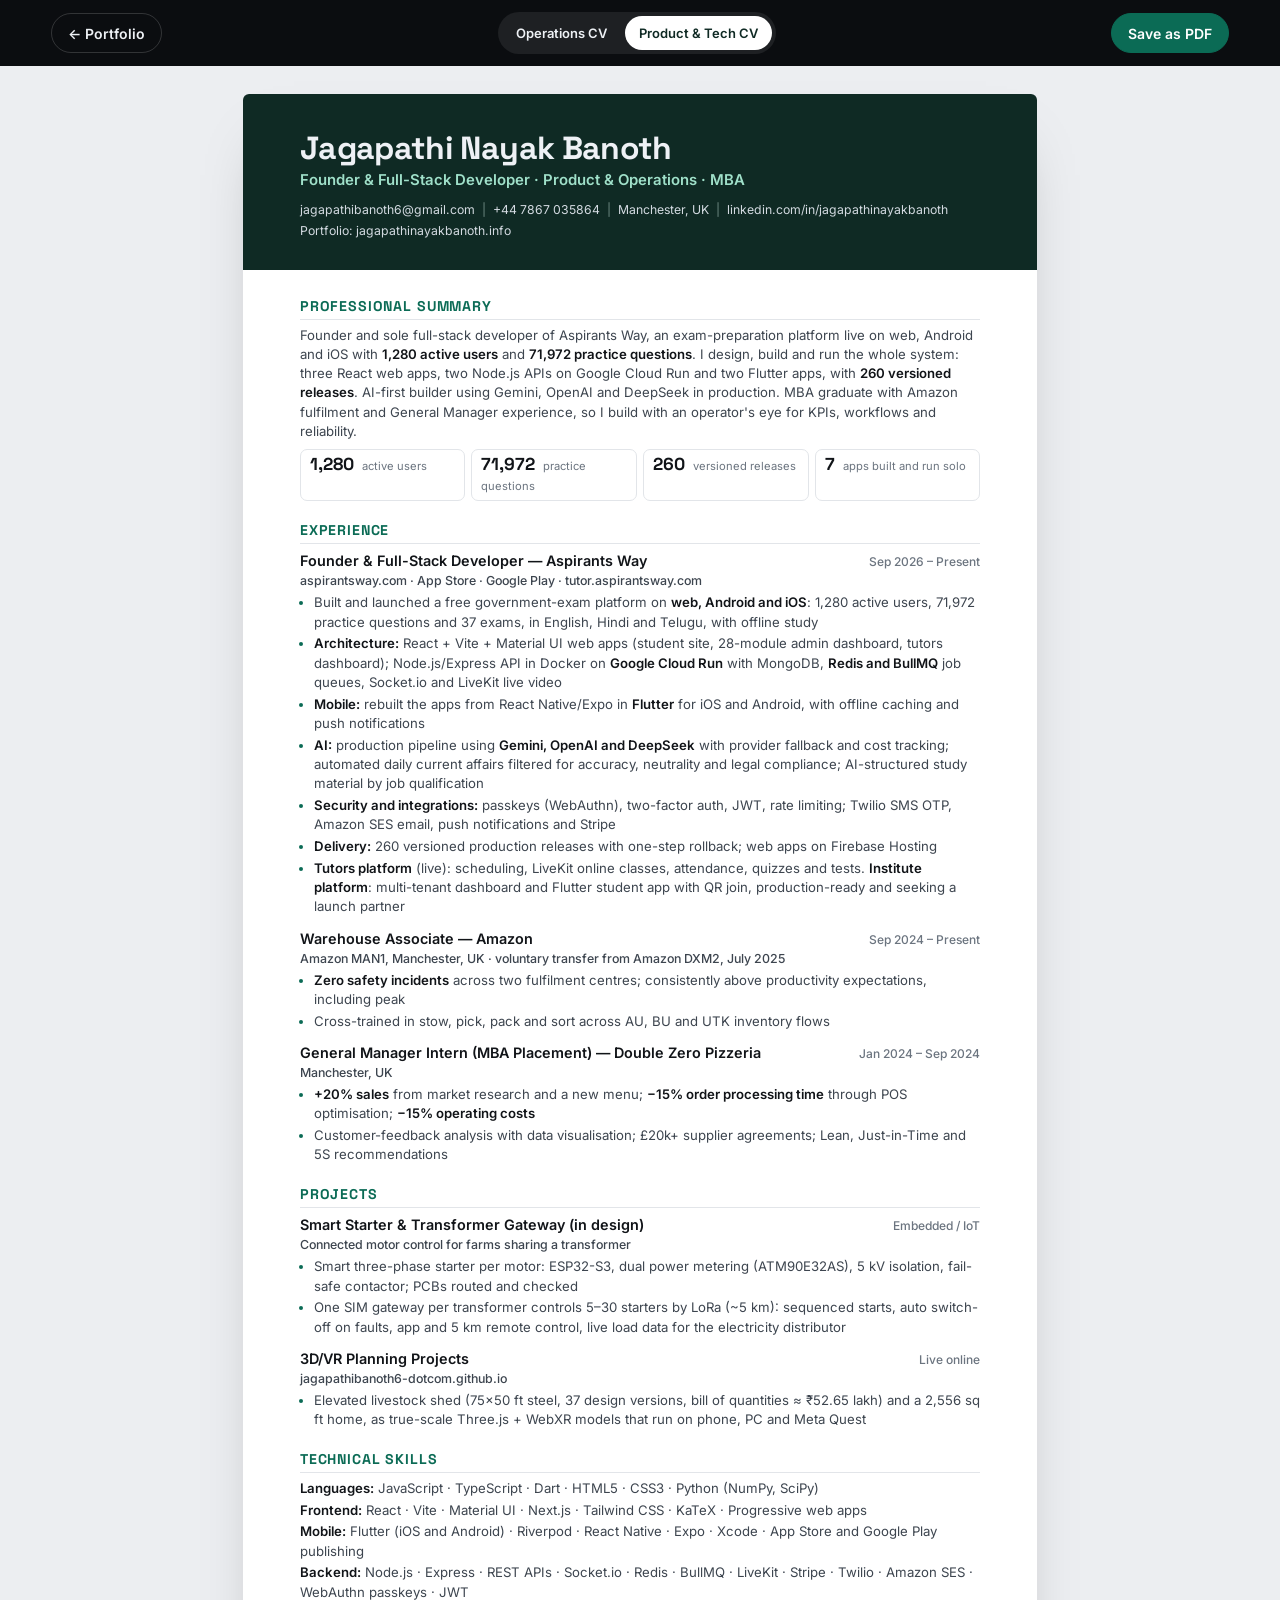
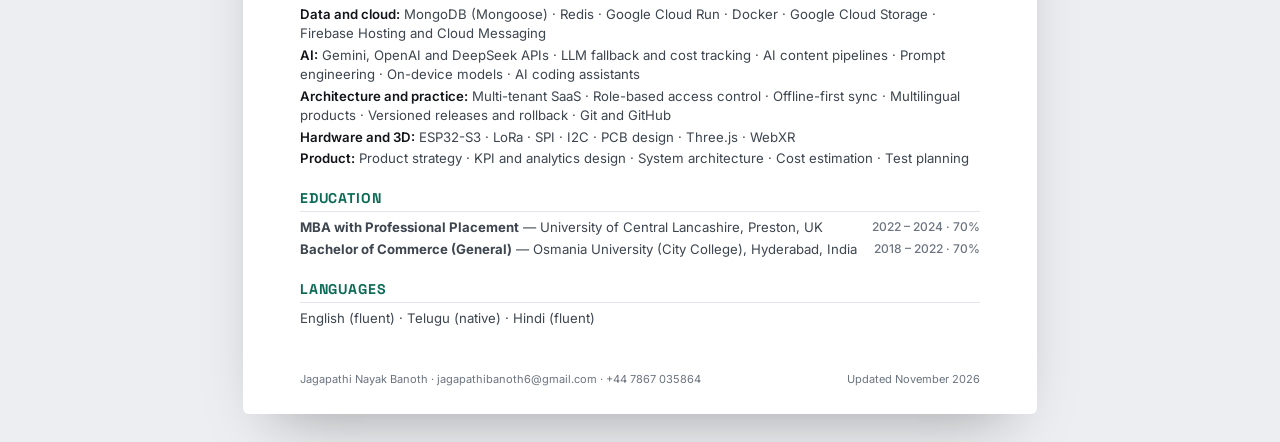
==== commit c71ad9ec: "Custom domain: jagapathinayakbanoth.info Co-Authored-By: Claude Opus 5.5 <noreply@anthropic.com> Cla" ====
--- a/resume-tech.html
+++ b/resume-tech.html
@@ -83,7 +83,7 @@
   <header>
     <h1>Jagapathi Nayak Banoth</h1>
     <p class="role">Founder &amp; Full-Stack Developer · Product &amp; Operations · MBA</p>
-    <p class="contact"><a href="mailto:jagapathibanoth6@gmail.com">jagapathibanoth6@gmail.com</a><i>|</i><a href="tel:+447867035864">+44 7867 035864</a><i>|</i><span>Manchester, UK</span><i>|</i><a href="https://www.linkedin.com/in/jagapathinayakbanoth">linkedin.com/in/jagapathinayakbanoth</a><a class="pf" href="https://jagapathibanoth6-dotcom.github.io/Jagapathi-Portfolio/">Portfolio: jagapathibanoth6-dotcom.github.io/Jagapathi-Portfolio</a></p>
+    <p class="contact"><a href="mailto:jagapathibanoth6@gmail.com">jagapathibanoth6@gmail.com</a><i>|</i><a href="tel:+447867035864">+44 7867 035864</a><i>|</i><span>Manchester, UK</span><i>|</i><a href="https://www.linkedin.com/in/jagapathinayakbanoth">linkedin.com/in/jagapathinayakbanoth</a><a class="pf" href="https://jagapathinayakbanoth.info/">Portfolio: jagapathinayakbanoth.info</a></p>
   </header>
   <div class="body">
     <section>
